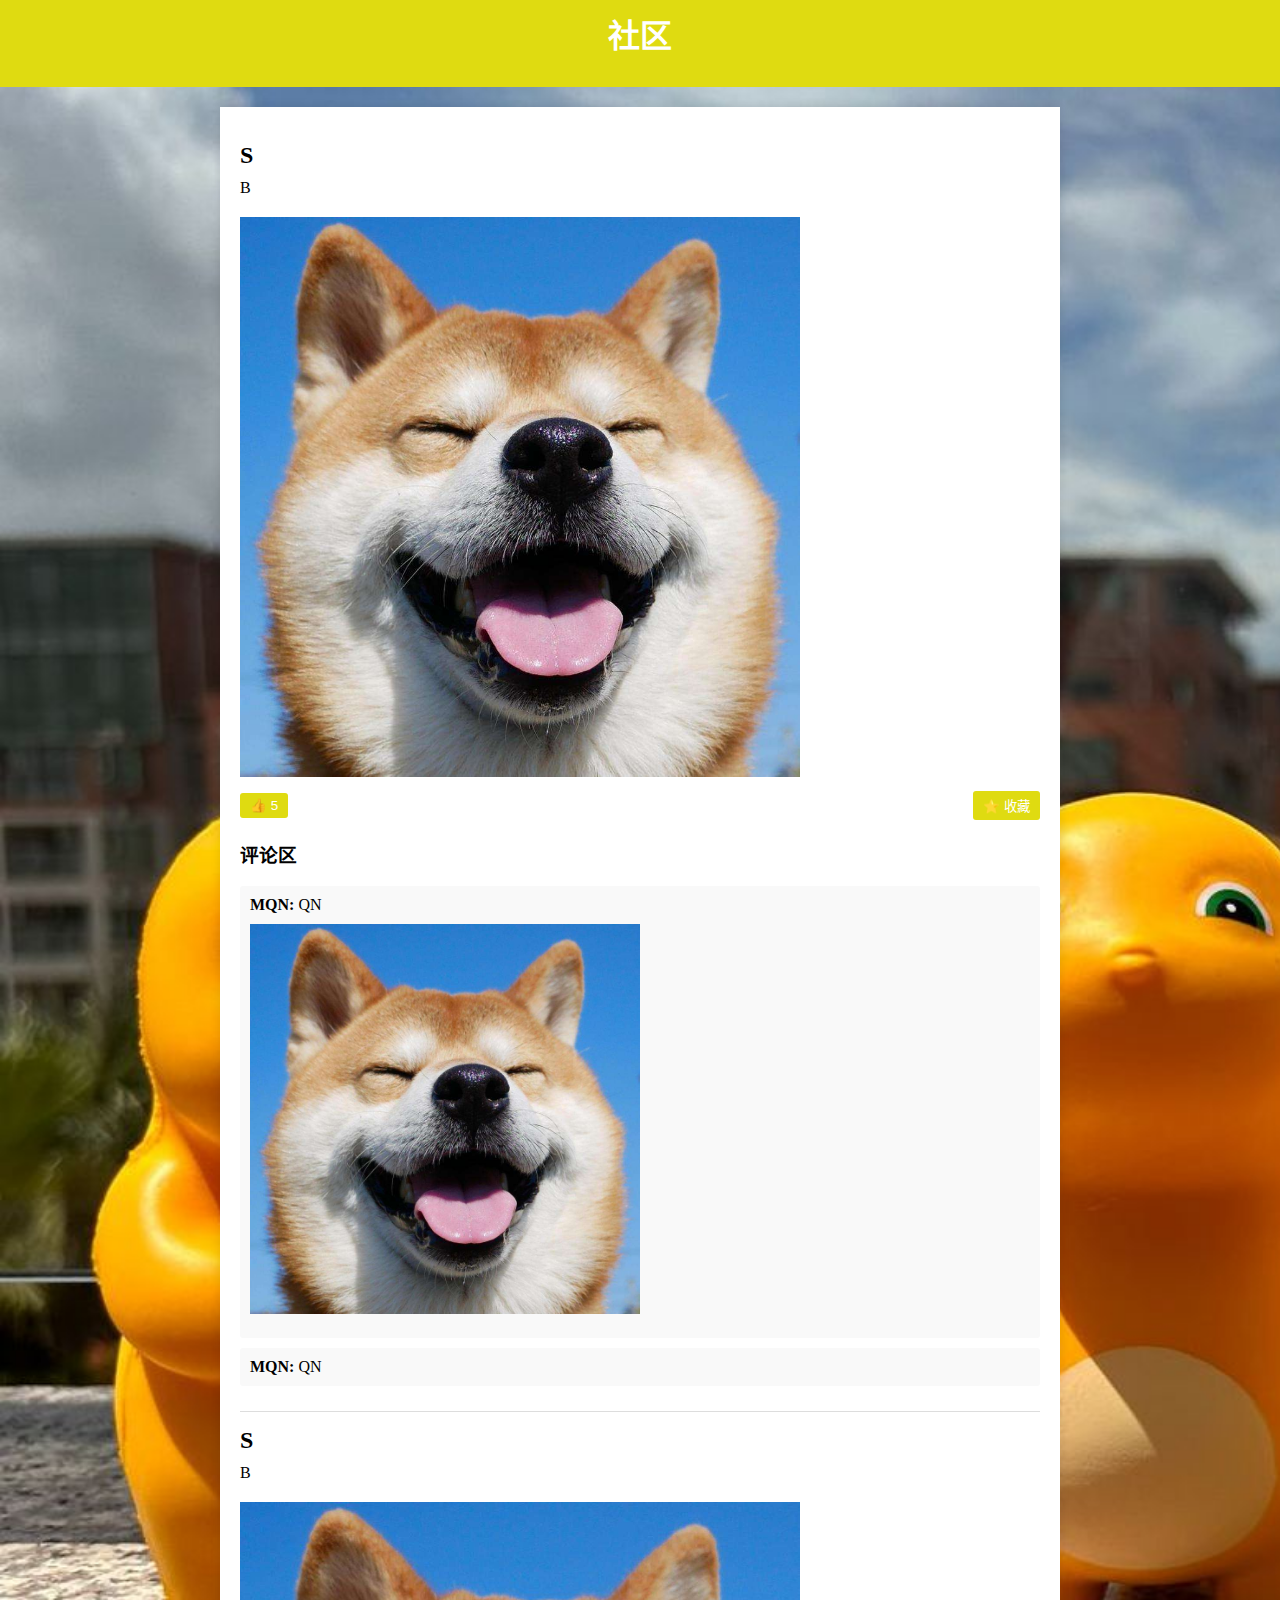
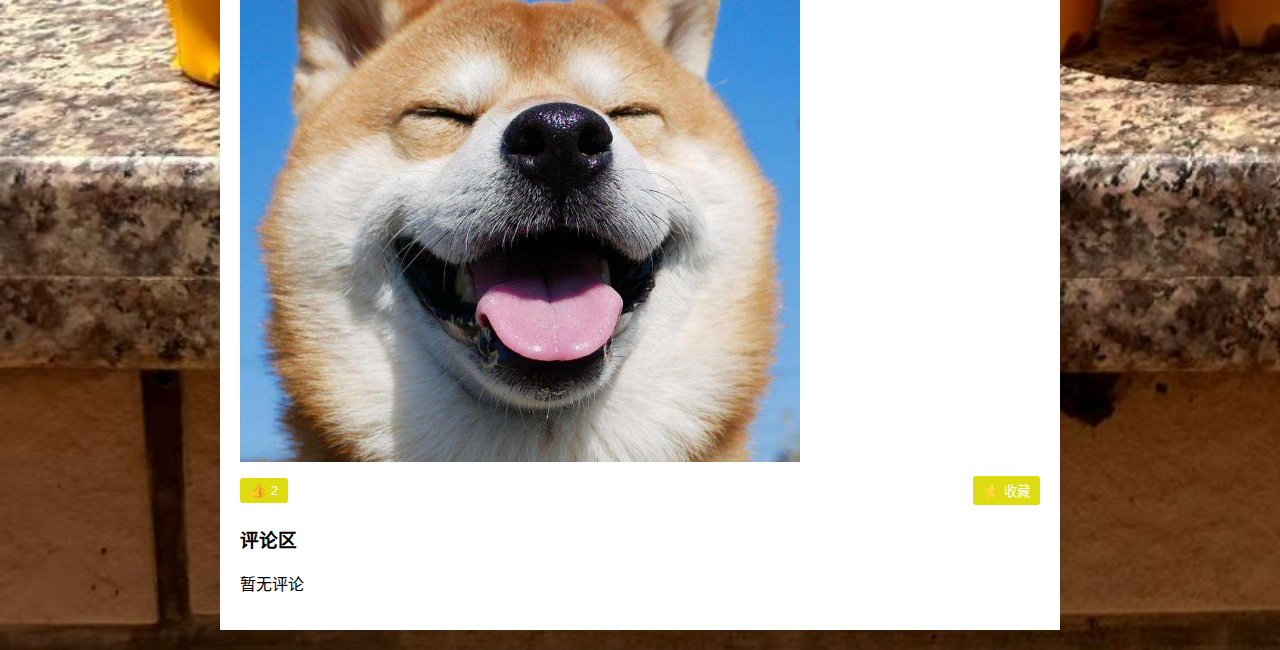
==== web/community.html @ 02b3a581 "new file:   web/community.html" ====
<!DOCTYPE html>
<html lang="zh-CN">
<head>
    <meta charset="UTF-8">
    <meta name="viewport" content="width=device-width, initial-scale=1.0">
    <title>社区</title>
    <style>
        body {
            margin: 0;
            padding: 0;
            background: url(img/nailong.jpg);
            background-repeat: no-repeat;
            background-size: cover;

        }
        header {
            background-color: rgb(223, 219, 17);
            color: white;
            padding: 10px 20px;
            text-align: center;
        }
        .container {
            max-width: 800px;
            margin: 20px auto;
            padding: 20px;
            background-color: white;
            box-shadow: 0 0 10px rgba(0, 0, 0, 0.1);
        }
        h1 {
            margin-top: 0;
        }
        .post {
            border-bottom: 1px solid #ddd;
            padding: 15px 0;
        }
        .post:last-child {
            border-bottom: none;
        }
        .post-title {
            font-size: 1.5em;
            margin: 0 0 10px;
        }
        .post-content {
            margin: 10px 0;
        }
        .post-image {
            max-width: 70%;
            height: auto;
            margin: 10px 0;
        }
        .post-actions {
            display: flex;
            justify-content: space-between;
            align-items: center;
        }
        .post-actions button {
            background-color: rgb(223, 219, 17);
            color: white;
            border: none;
            padding: 5px 10px;
            cursor: pointer;
            border-radius: 3px;
        }
        .post-actions button:hover {
            background-color: rgb(223, 219, 17);
        }
        .comment-section {
            margin-top: 20px;
        }
        .comment-input {
            width: 100%;
            padding: 10px;
            margin-bottom: 10px;
            border: 1px solid #ccc;
            border-radius: 3px;
        }
        .comment {
            background-color: #f9f9f9;
            padding: 10px;
            margin-bottom: 10px;
            border-radius: 3px;
        }
        .comment-image {
            max-width: 50%;
            height: auto;
            margin: 10px 0;
        }
    </style>
</head>
<body>

<header>
    <h1>社区</h1>
</header>

<div class="container">
    <div class="post">
        <h2 class="post-title">S</h2>
        <p class="post-content">B</p>
        <img src="img/image.jpg" alt="A" class="post-image">
        <div class="post-actions">
            <button disabled>👍 5</button>
            <button disabled>⭐ 收藏</button>
        </div>
        <div class="comment-section">
            <h3>评论区</h3>
            <div class="comment">
                <strong>MQN:</strong> QN<br>
                <img src="img/image.jpg" alt="评论图片" class="comment-image">
            </div>
            <div class="comment">
                <strong>MQN:</strong> QN
            </div>
        </div>
    </div>
    <div class="post">
        <h2 class="post-title">S</h2>
        <p class="post-content">B</p>
        <img src="img/image.jpg" alt="商品B" class="post-image">
        <div class="post-actions">
            <button disabled>👍 2</button>
            <button disabled>⭐ 收藏</button>
        </div>
        <div class="comment-section">
            <h3>评论区</h3>
            暂无评论
        </div>
    </div>
</div>

</body>
</html>
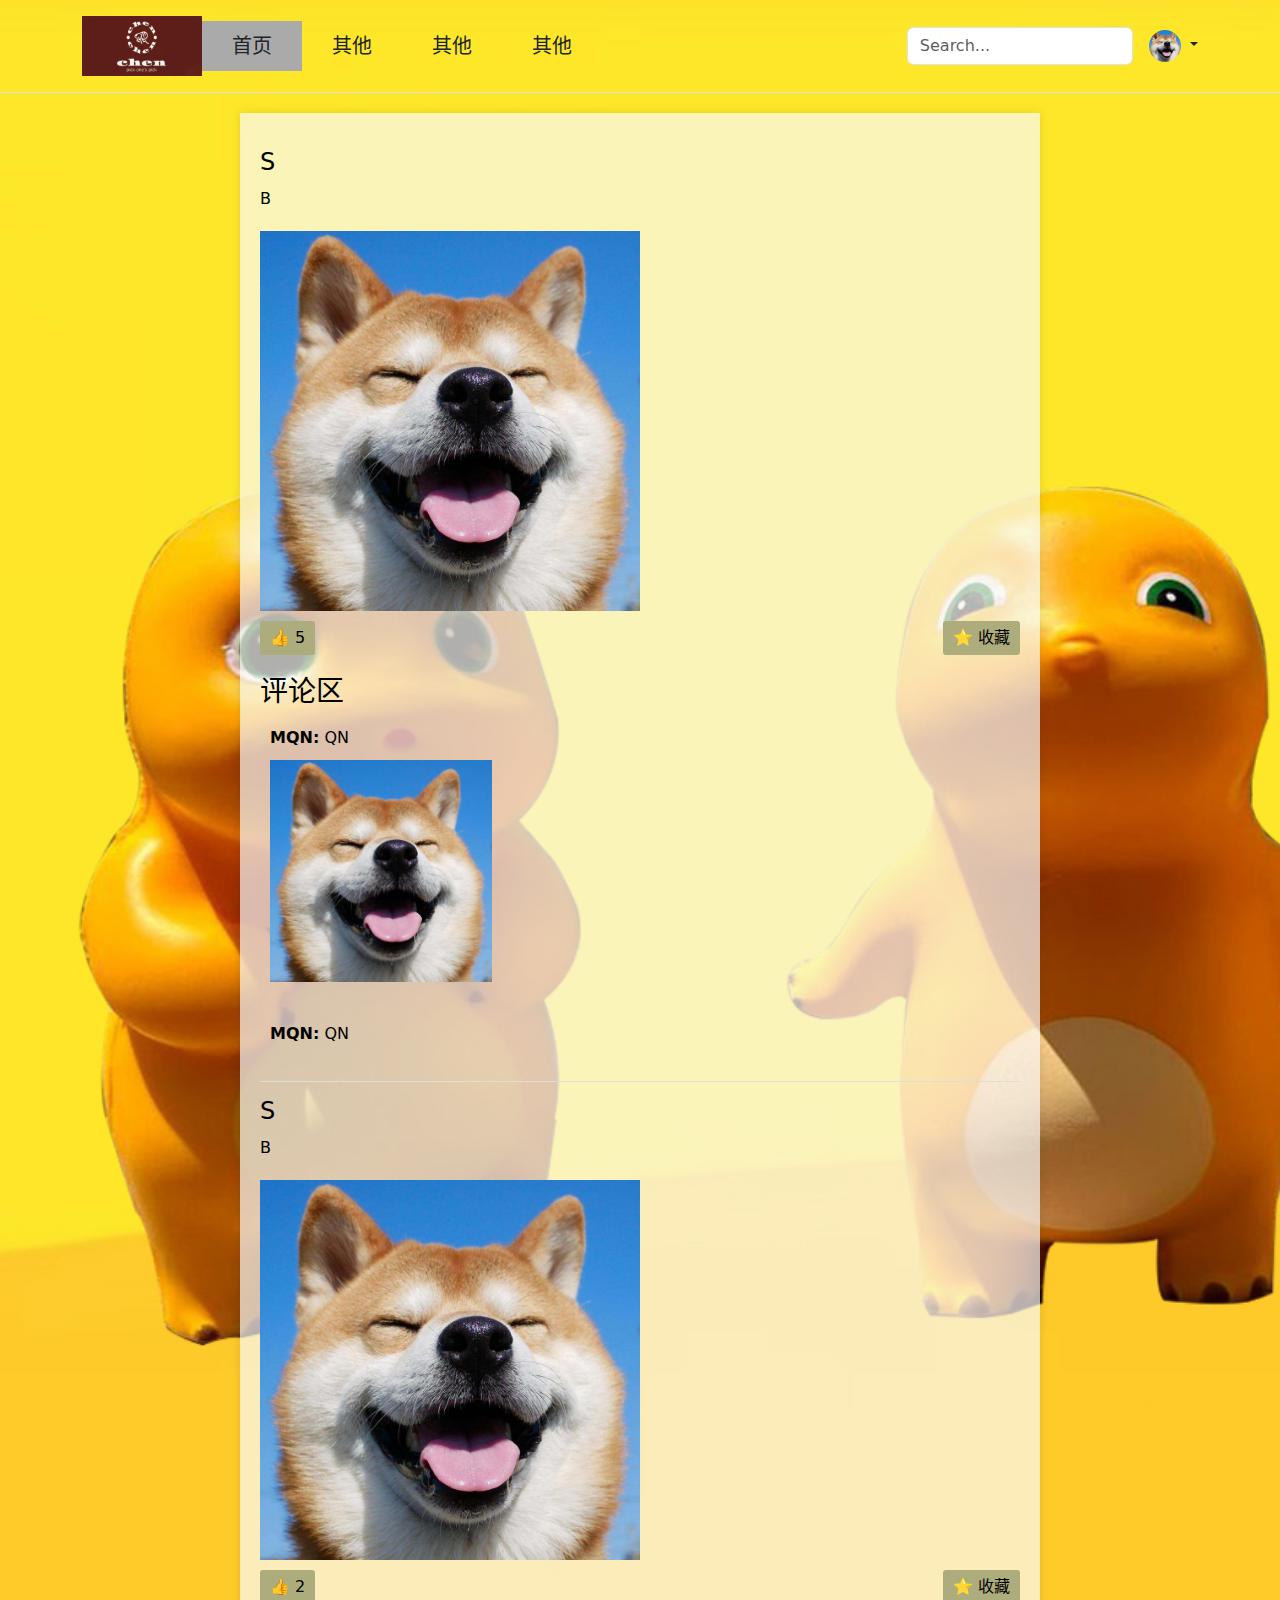
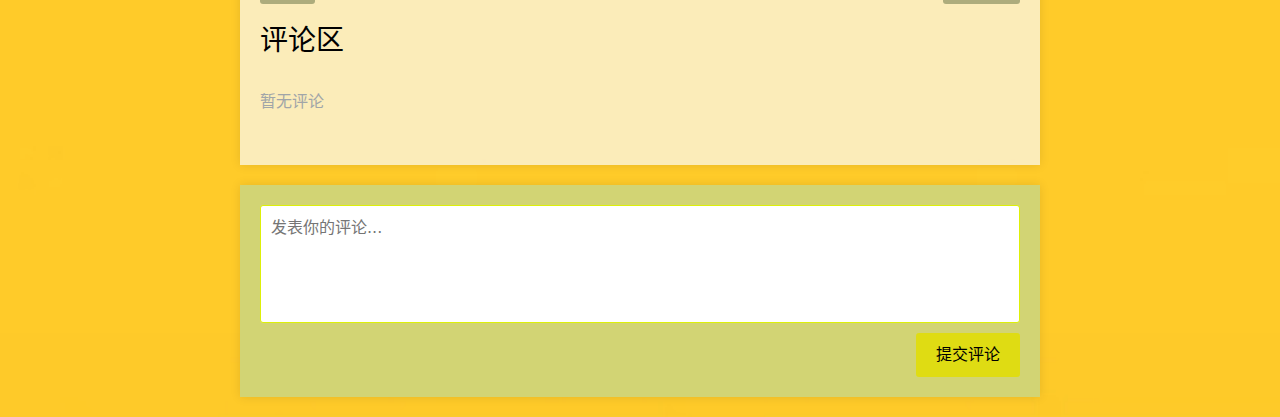
==== commit 4d363a9e: "modified:   web/community.html" ====
--- a/web/community.html
+++ b/web/community.html
@@ -3,6 +3,11 @@
 <head>
     <meta charset="UTF-8">
     <meta name="viewport" content="width=device-width, initial-scale=1.0">
+    <link rel="stylesheet" href="./bootstrap/css/bootstrap.min.css">
+    <link rel="stylesheet" href="./bootstrap/css/indexcss.css">
+    <script src="./js/jquery.js"></script>
+    <script src="./bootstrap/js/bootstrap.min.js"></script>
+    <script src="./bootstrap/js/bootstrap.bundle.min.js"></script>
     <title>社区</title>
     <style>
         body {
@@ -13,21 +18,21 @@
             background-size: cover;
 
         }
-        header {
-            background-color: rgb(223, 219, 17);
-            color: white;
-            padding: 10px 20px;
-            text-align: center;
-        }
-        .container {
+        .container1 {
             max-width: 800px;
             margin: 20px auto;
             padding: 20px;
-            background-color: white;
+            background-color:rgba(249, 249, 247, 0.7);
             box-shadow: 0 0 10px rgba(0, 0, 0, 0.1);
-        }
+            flex-grow: 1; 
+        }
+
+    
         h1 {
             margin-top: 0;
+        }
+        h3{
+            color: black;
         }
         .post {
             border-bottom: 1px solid #ddd;
@@ -39,12 +44,14 @@
         .post-title {
             font-size: 1.5em;
             margin: 0 0 10px;
+            color: black;
         }
         .post-content {
             margin: 10px 0;
+            color:black
         }
         .post-image {
-            max-width: 70%;
+            max-width: 50%;
             height: auto;
             margin: 10px 0;
         }
@@ -54,8 +61,8 @@
             align-items: center;
         }
         .post-actions button {
-            background-color: rgb(223, 219, 17);
-            color: white;
+            background-color: rgb(173, 172, 124);
+            color: rgb(0, 0, 0);
             border: none;
             padding: 5px 10px;
             cursor: pointer;
@@ -75,25 +82,83 @@
             border-radius: 3px;
         }
         .comment {
-            background-color: #f9f9f9;
+            background-color: rgb(232, 247, 20)9;
             padding: 10px;
             margin-bottom: 10px;
             border-radius: 3px;
+            color:black;
         }
         .comment-image {
-            max-width: 50%;
+            max-width: 30%;
             height: auto;
             margin: 10px 0;
+        }
+        .global-comment-section {
+            max-width: 800px;
+            margin: 20px auto;
+            padding: 20px;
+            background-color:rgb(210, 212, 116);
+            box-shadow: 0 0 10px rgba(0, 0, 0, 0.1);
+            display: flex;
+            flex-direction: column;
+            align-items: stretch;
+        }
+        .global-comment-input {
+            width: 100%;
+            padding: 10px;
+            margin-bottom: 10px;
+            border: 1px solid #ddf008;
+            border-radius: 3px;
+            resize: none; /* 禁止用户调整文本框大小 */
+        }
+        .global-comment-submit {
+            background-color: rgba(223, 220, 17, 0.979);
+            color: rgb(0, 0, 0);
+            border: none;
+            padding: 10px 20px;
+            cursor: pointer;
+            border-radius: 3px;
+            align-self: flex-end; /* 将按钮右对齐 */
+        }
+        .global-comment-submit:hover {
+            background-color: #e6e600;
         }
     </style>
 </head>
 <body>
 
-<header>
-    <h1>社区</h1>
-</header>
-
-<div class="container">
+    <header class="p-3 mb-3 border-bottom">
+        <div class="container">
+          <div class="d-flex flex-wrap align-items-center justify-content-center justify-content-lg-start">
+            <img src="./img/logo.jpg" alt="" width="120" height="60">
+            <ul class="nav col-12 col-lg-auto me-lg-auto mb-2 justify-content-center mb-md-0 line3">
+              <li><a href="#" class="nav-link px-2 link-dark light">首页</a></li>
+              <li><a href="#" class="nav-link px-2 link-dark">其他</a></li>
+              <li><a href="#" class="nav-link px-2 link-dark">其他</a></li>
+              <li><a href="#" class="nav-link px-2 link-dark">其他</a></li>
+            </ul>
+    
+            <form class="col-12 col-lg-auto mb-3 mb-lg-0 me-lg-3">
+              <input type="search" class="form-control" placeholder="Search..." aria-label="Search">
+            </form>
+    
+            <div class="dropdown text-end">
+              <a href="#" class="d-block link-dark text-decoration-none dropdown-toggle" id="dropdownUser1" data-bs-toggle="dropdown" aria-expanded="false">
+                <img src="./img/image.jpg" alt="mdo" width="32" height="32" class="rounded-circle">
+              </a>
+              <ul class="dropdown-menu text-small" aria-labelledby="dropdownUser1">
+                <li><a class="dropdown-item" href="#">New project...</a></li>
+                <li><a class="dropdown-item" href="#">Settings</a></li>
+                <li><a class="dropdown-item" href="#">Profile</a></li>
+                <li><hr class="dropdown-divider"></li>
+                <li><a class="dropdown-item" href="#">Sign out</a></li>
+              </ul>
+            </div>
+          </div>
+        </div>
+      </header>
+
+<div class="container1">
     <div class="post">
         <h2 class="post-title">S</h2>
         <p class="post-content">B</p>
@@ -123,10 +188,16 @@
         </div>
         <div class="comment-section">
             <h3>评论区</h3>
-            暂无评论
-        </div>
+            <br>
+            <p>暂无评论</p>
+        </div>
+</div>
     </div>
 </div>
+<div class="global-comment-section">
+    <textarea class="global-comment-input" placeholder="发表你的评论..." rows="4"></textarea>
+    <button class="global-comment-submit" disabled>提交评论</button>
+</div>
 
 </body>
 </html>--- a/web/bootstrap/css/indexcss.css
+++ b/web/bootstrap/css/indexcss.css
@@ -0,0 +1,43 @@
+body {
+    background-color: #ecf0f3;
+    color: #a0a5a8;
+}
+.fakeimg {
+    height: 360px;
+    background: #aaa;
+}
+.logo{
+    margin-left: 200px;
+    width: 70px;
+    height: 70px;
+}
+.line0{
+    margin: 0;
+}
+.line1{
+    padding-left: 80px;
+}
+.line2 li a{
+    color: black;
+}
+.book{
+    display: inline-block;
+    margin: 10px;
+}
+.light{
+    background-color: #aaaaaa;
+}
+.line3 li{
+    height: 50px;
+    width: 100px;
+    font-size: 20px;
+    line-height: 34px;
+    text-align: center;
+}
+.line3 li:hover{
+    /*font-size: 25px;*/
+    background-color: #aaaaaa;
+}
+.card-body form{
+    padding-left: 180px;
+}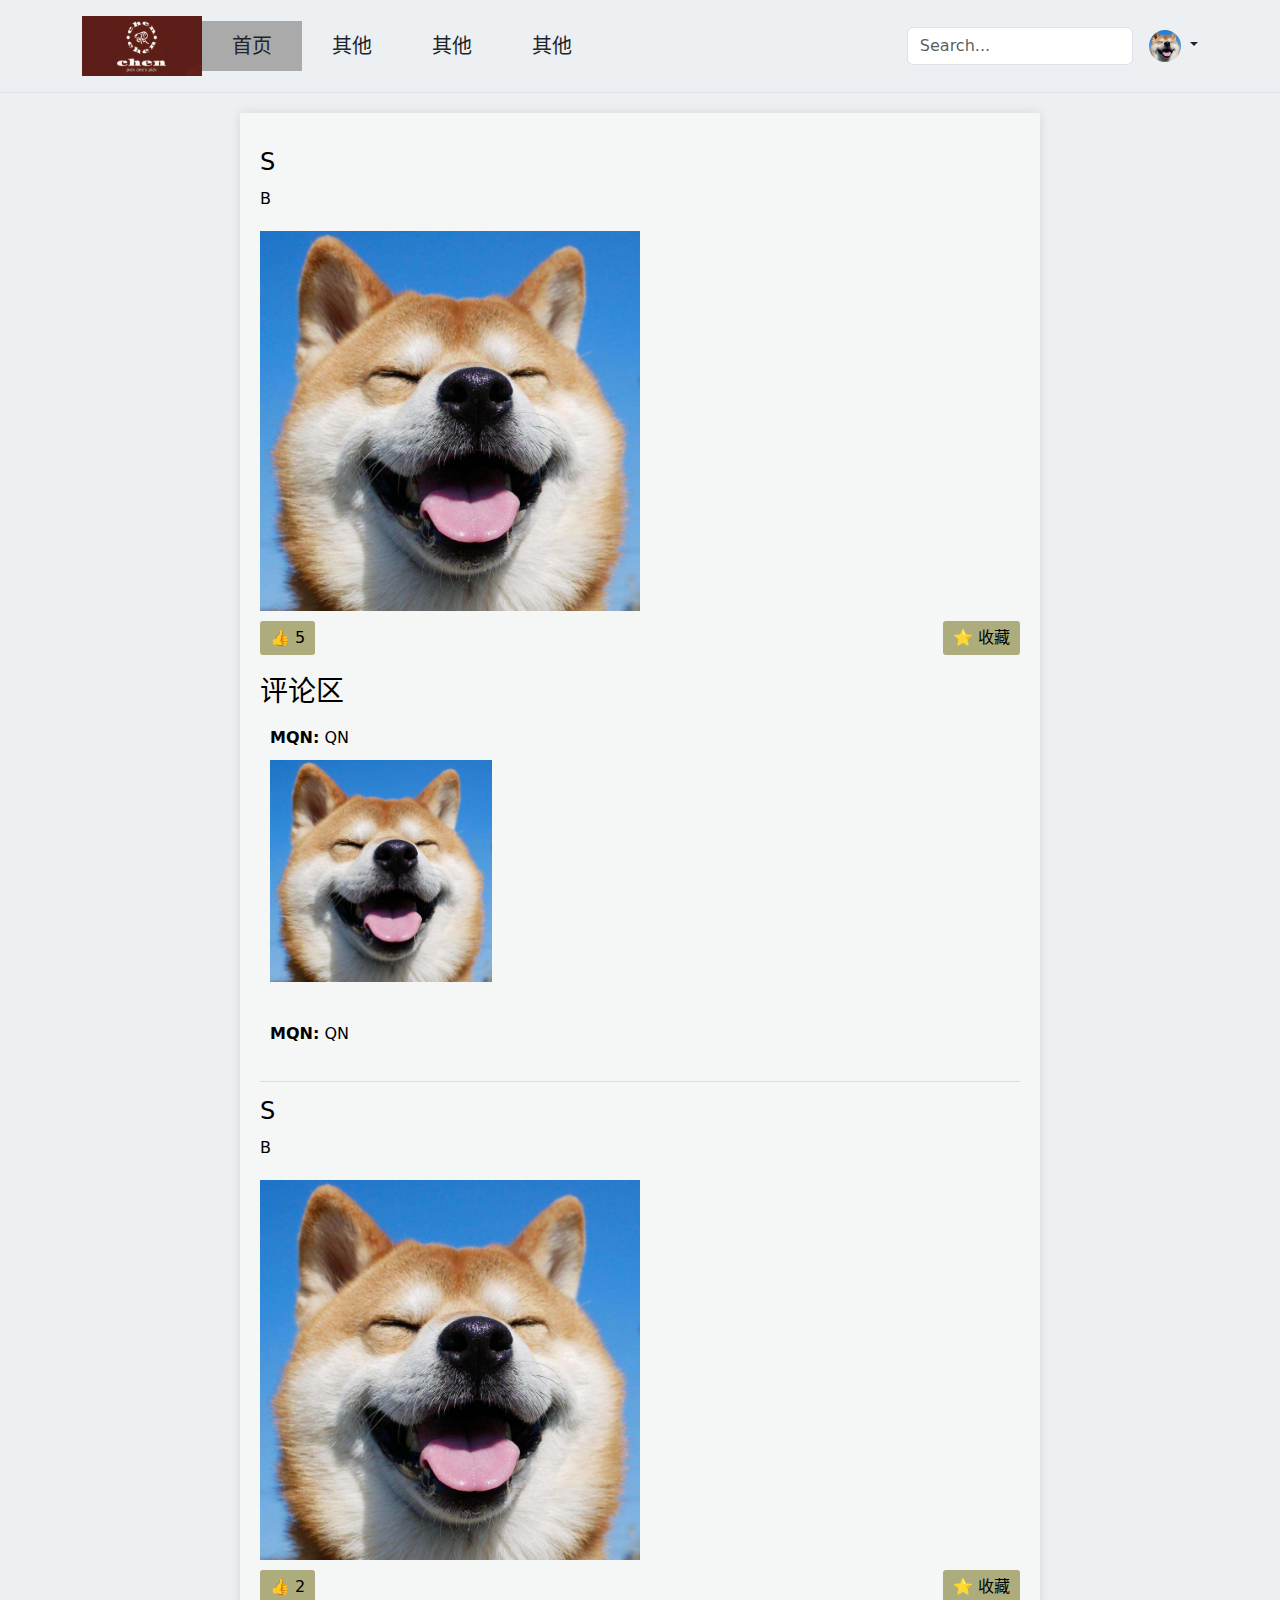
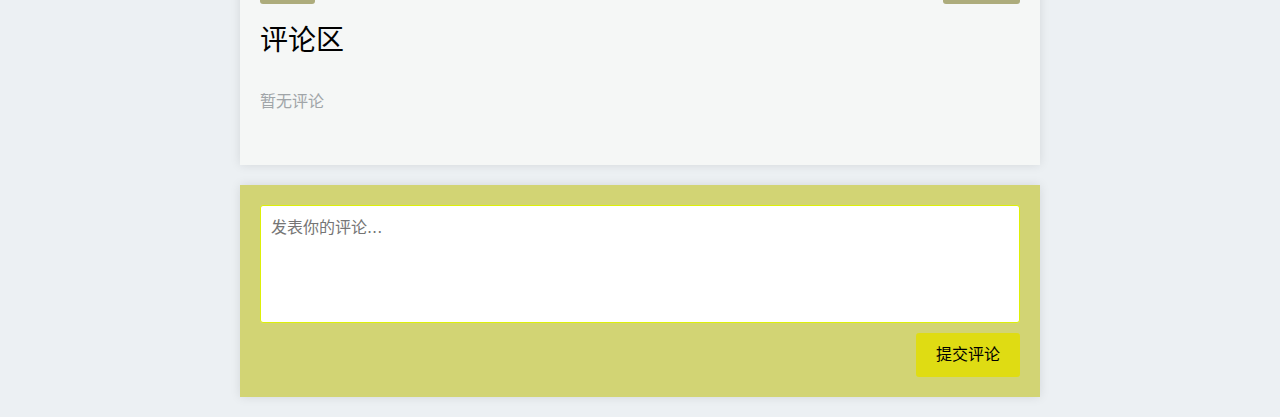
==== commit d769950a: "modified:   web/ShoppingCart.html 	new file:   web/bootstrap/css/cart.css 	new file:   web/bootstrap" ====
--- a/web/community.html
+++ b/web/community.html
@@ -5,125 +5,12 @@
     <meta name="viewport" content="width=device-width, initial-scale=1.0">
     <link rel="stylesheet" href="./bootstrap/css/bootstrap.min.css">
     <link rel="stylesheet" href="./bootstrap/css/indexcss.css">
+    <link rel="stylesheet" href="./bootstrap/css/community.css">
     <script src="./js/jquery.js"></script>
     <script src="./bootstrap/js/bootstrap.min.js"></script>
     <script src="./bootstrap/js/bootstrap.bundle.min.js"></script>
     <title>社区</title>
-    <style>
-        body {
-            margin: 0;
-            padding: 0;
-            background: url(img/nailong.jpg);
-            background-repeat: no-repeat;
-            background-size: cover;
 
-        }
-        .container1 {
-            max-width: 800px;
-            margin: 20px auto;
-            padding: 20px;
-            background-color:rgba(249, 249, 247, 0.7);
-            box-shadow: 0 0 10px rgba(0, 0, 0, 0.1);
-            flex-grow: 1; 
-        }
-
-    
-        h1 {
-            margin-top: 0;
-        }
-        h3{
-            color: black;
-        }
-        .post {
-            border-bottom: 1px solid #ddd;
-            padding: 15px 0;
-        }
-        .post:last-child {
-            border-bottom: none;
-        }
-        .post-title {
-            font-size: 1.5em;
-            margin: 0 0 10px;
-            color: black;
-        }
-        .post-content {
-            margin: 10px 0;
-            color:black
-        }
-        .post-image {
-            max-width: 50%;
-            height: auto;
-            margin: 10px 0;
-        }
-        .post-actions {
-            display: flex;
-            justify-content: space-between;
-            align-items: center;
-        }
-        .post-actions button {
-            background-color: rgb(173, 172, 124);
-            color: rgb(0, 0, 0);
-            border: none;
-            padding: 5px 10px;
-            cursor: pointer;
-            border-radius: 3px;
-        }
-        .post-actions button:hover {
-            background-color: rgb(223, 219, 17);
-        }
-        .comment-section {
-            margin-top: 20px;
-        }
-        .comment-input {
-            width: 100%;
-            padding: 10px;
-            margin-bottom: 10px;
-            border: 1px solid #ccc;
-            border-radius: 3px;
-        }
-        .comment {
-            background-color: rgb(232, 247, 20)9;
-            padding: 10px;
-            margin-bottom: 10px;
-            border-radius: 3px;
-            color:black;
-        }
-        .comment-image {
-            max-width: 30%;
-            height: auto;
-            margin: 10px 0;
-        }
-        .global-comment-section {
-            max-width: 800px;
-            margin: 20px auto;
-            padding: 20px;
-            background-color:rgb(210, 212, 116);
-            box-shadow: 0 0 10px rgba(0, 0, 0, 0.1);
-            display: flex;
-            flex-direction: column;
-            align-items: stretch;
-        }
-        .global-comment-input {
-            width: 100%;
-            padding: 10px;
-            margin-bottom: 10px;
-            border: 1px solid #ddf008;
-            border-radius: 3px;
-            resize: none; /* 禁止用户调整文本框大小 */
-        }
-        .global-comment-submit {
-            background-color: rgba(223, 220, 17, 0.979);
-            color: rgb(0, 0, 0);
-            border: none;
-            padding: 10px 20px;
-            cursor: pointer;
-            border-radius: 3px;
-            align-self: flex-end; /* 将按钮右对齐 */
-        }
-        .global-comment-submit:hover {
-            background-color: #e6e600;
-        }
-    </style>
 </head>
 <body>
 
--- a/web/bootstrap/css/indexcss.css
+++ b/web/bootstrap/css/indexcss.css
@@ -38,6 +38,27 @@
     /*font-size: 25px;*/
     background-color: #aaaaaa;
 }
-.card-body form{
-    padding-left: 180px;
-}+.card-body button{
+    margin-left: 180px;
+}
+.card-body .title{
+    border: none;
+    background-color: white;
+    outline: none;
+}
+.card-body .price{
+    border: none;
+    background-color: white;
+    outline: none;
+}
+.card-body .seller{
+    border: none;
+    background-color: white;
+    outline: none;
+}
+.card-body .goodid{
+    border: none;
+    display: none;
+    background-color: white;
+    outline: none;
+}
--- a/web/bootstrap/css/community.css
+++ b/web/bootstrap/css/community.css
@@ -0,0 +1,113 @@
+body {
+    margin: 0;
+    padding: 0;
+    /* background: url(../../img/nailong.jpg);
+    background-repeat: no-repeat;
+    background-size: cover; */
+
+}
+.container1 {
+    max-width: 800px;
+    margin: 20px auto;
+    padding: 20px;
+    background-color:rgba(249, 249, 247, 0.7);
+    box-shadow: 0 0 10px rgba(0, 0, 0, 0.1);
+    flex-grow: 1; 
+}
+
+
+h1 {
+    margin-top: 0;
+}
+h3{
+    color: black;
+}
+.post {
+    border-bottom: 1px solid #ddd;
+    padding: 15px 0;
+}
+.post:last-child {
+    border-bottom: none;
+}
+.post-title {
+    font-size: 1.5em;
+    margin: 0 0 10px;
+    color: black;
+}
+.post-content {
+    margin: 10px 0;
+    color:black
+}
+.post-image {
+    max-width: 50%;
+    height: auto;
+    margin: 10px 0;
+}
+.post-actions {
+    display: flex;
+    justify-content: space-between;
+    align-items: center;
+}
+.post-actions button {
+    background-color: rgb(173, 172, 124);
+    color: rgb(0, 0, 0);
+    border: none;
+    padding: 5px 10px;
+    cursor: pointer;
+    border-radius: 3px;
+}
+.post-actions button:hover {
+    background-color: rgb(223, 219, 17);
+}
+.comment-section {
+    margin-top: 20px;
+}
+.comment-input {
+    width: 100%;
+    padding: 10px;
+    margin-bottom: 10px;
+    border: 1px solid #ccc;
+    border-radius: 3px;
+}
+.comment {
+    background-color: rgb(232, 247, 20)9;
+    padding: 10px;
+    margin-bottom: 10px;
+    border-radius: 3px;
+    color:black;
+}
+.comment-image {
+    max-width: 30%;
+    height: auto;
+    margin: 10px 0;
+}
+.global-comment-section {
+    max-width: 800px;
+    margin: 20px auto;
+    padding: 20px;
+    background-color:rgb(210, 212, 116);
+    box-shadow: 0 0 10px rgba(0, 0, 0, 0.1);
+    display: flex;
+    flex-direction: column;
+    align-items: stretch;
+}
+.global-comment-input {
+    width: 100%;
+    padding: 10px;
+    margin-bottom: 10px;
+    border: 1px solid #ddf008;
+    border-radius: 3px;
+    resize: none; /* 禁止用户调整文本框大小 */
+}
+.global-comment-submit {
+    background-color: rgba(223, 220, 17, 0.979);
+    color: rgb(0, 0, 0);
+    border: none;
+    padding: 10px 20px;
+    cursor: pointer;
+    border-radius: 3px;
+    align-self: flex-end; /* 将按钮右对齐 */
+}
+.global-comment-submit:hover {
+    background-color: #e6e600;
+}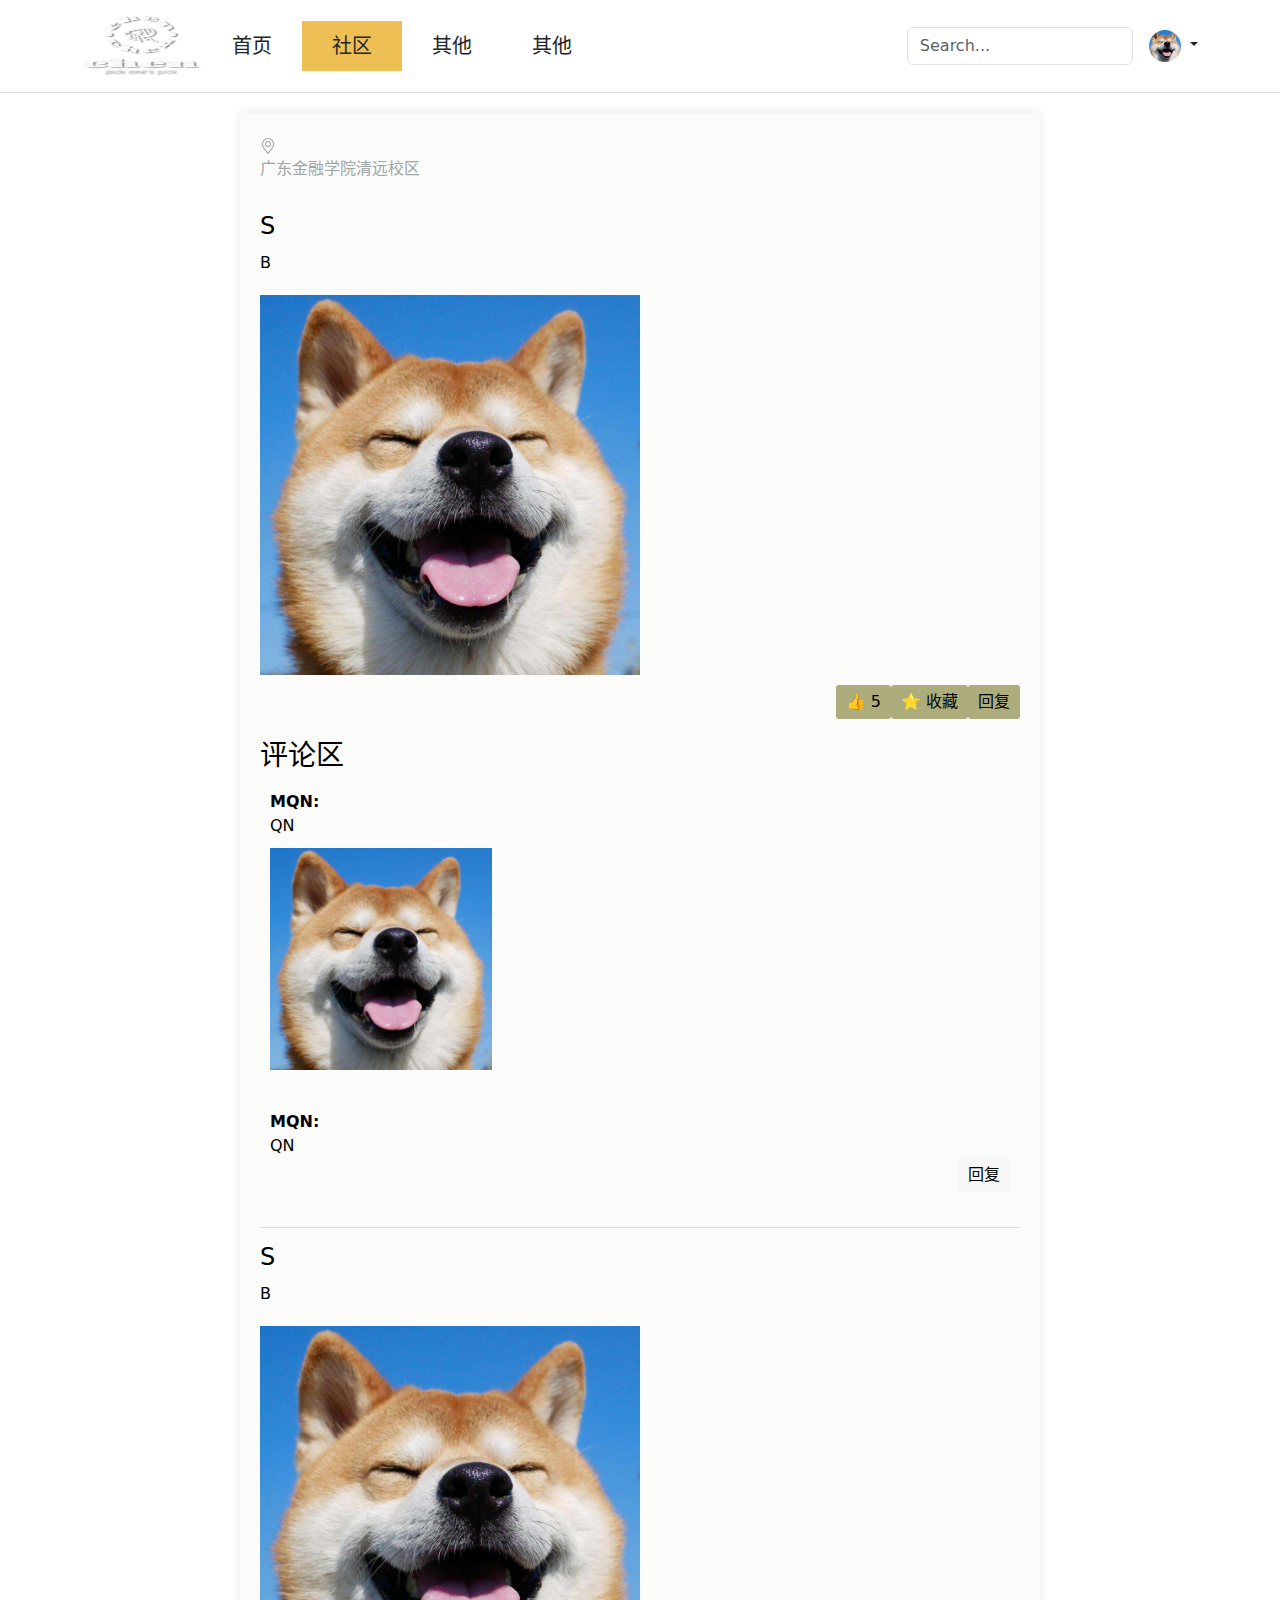
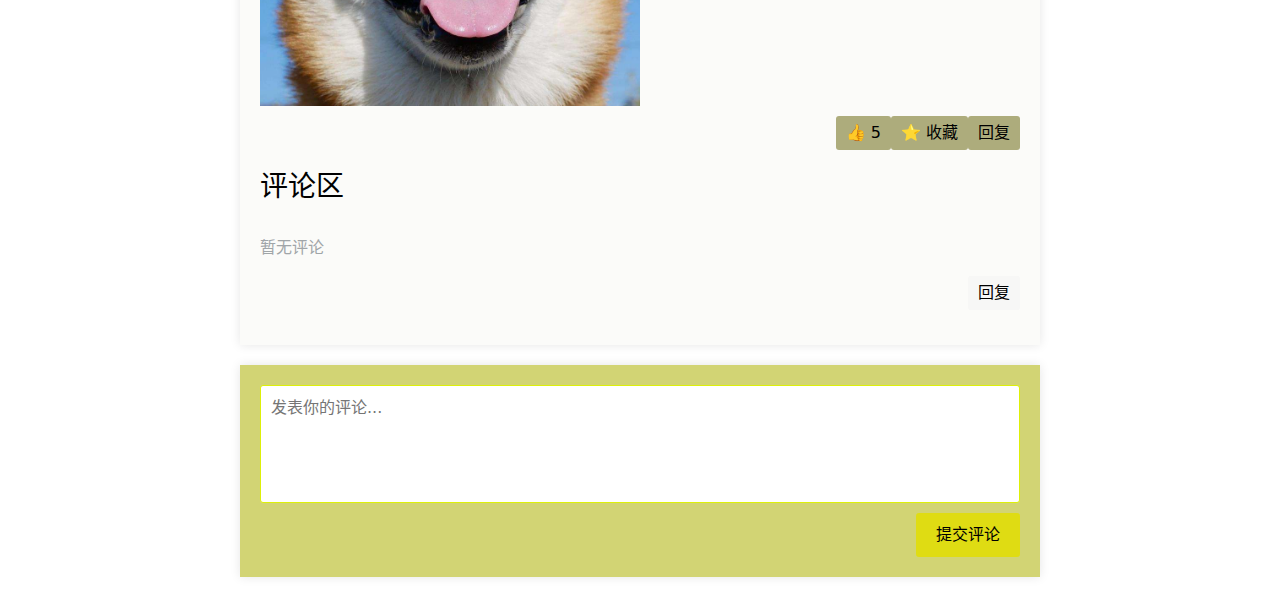
==== commit 867fe70d: "modified:   web/bootstrap/css/community.css modified:   web/community.html" ====
--- a/web/community.html
+++ b/web/community.html
@@ -19,8 +19,8 @@
           <div class="d-flex flex-wrap align-items-center justify-content-center justify-content-lg-start">
             <img src="./img/logo.jpg" alt="" width="120" height="60">
             <ul class="nav col-12 col-lg-auto me-lg-auto mb-2 justify-content-center mb-md-0 line3">
-              <li><a href="#" class="nav-link px-2 link-dark light">首页</a></li>
-              <li><a href="#" class="nav-link px-2 link-dark">其他</a></li>
+              <li><a href="#" class="nav-link px-2 link-dark ">首页</a></li>
+              <li><a href="#" class="nav-link px-2 link-dark light">社区</a></li>
               <li><a href="#" class="nav-link px-2 link-dark">其他</a></li>
               <li><a href="#" class="nav-link px-2 link-dark">其他</a></li>
             </ul>
@@ -46,13 +46,18 @@
       </header>
 
 <div class="container1">
+  <svg xmlns="http://www.w3.org/2000/svg" width="16" height="16" fill="currentColor" class="bi bi-geo-alt" viewBox="0 0 16 16" style="margin-left:auto ;">
+    <path d="M12.166 8.94c-.524 1.062-1.234 2.12-1.96 3.07A31.493 31.493 0 0 1 8 14.58a31.481 31.481 0 0 1-2.206-2.57c-.726-.95-1.436-2.008-1.96-3.07C3.304 7.867 3 6.862 3 6a5 5 0 0 1 10 0c0 .862-.305 1.867-.834 2.94zM8 16s6-5.686 6-10A6 6 0 0 0 2 6c0 4.314 6 10 6 10z"/>
+    <path d="M8 8a2 2 0 1 1 0-4 2 2 0 0 1 0 4zm0 1a3 3 0 1 0 0-6 3 3 0 0 0 0 6z"/>
+  </svg><p>广东金融学院清远校区</p>
     <div class="post">
         <h2 class="post-title">S</h2>
         <p class="post-content">B</p>
         <img src="img/image.jpg" alt="A" class="post-image">
         <div class="post-actions">
-            <button disabled>👍 5</button>
-            <button disabled>⭐ 收藏</button>
+            <button class="global-comment-submit2" disabled style="margin-left: auto;">👍 5</button>
+            <button class="global-comment-submit2" disabled style="margin-left: 0;">⭐ 收藏</button>
+            <button class="global-comment-submit2" disabled style="margin-left: 0;">回复</button>
         </div>
         <div class="comment-section">
             <h3>评论区</h3>
@@ -62,7 +67,9 @@
             </div>
             <div class="comment">
                 <strong>MQN:</strong> QN
+                <button class="global-comment-submit3" disabled>回复</button>
             </div>
+           
         </div>
     </div>
     <div class="post">
@@ -70,13 +77,15 @@
         <p class="post-content">B</p>
         <img src="img/image.jpg" alt="商品B" class="post-image">
         <div class="post-actions">
-            <button disabled>👍 2</button>
-            <button disabled>⭐ 收藏</button>
+          <button class="global-comment-submit2" disabled style="margin-left: auto;">👍 5</button>
+          <button class="global-comment-submit2" disabled style="margin-left: 0;">⭐ 收藏</button>
+          <button class="global-comment-submit2" disabled style="margin-left: 0;">回复</button>
         </div>
         <div class="comment-section">
             <h3>评论区</h3>
             <br>
             <p>暂无评论</p>
+            <button class="global-comment-submit3" disabled>回复</button>
         </div>
 </div>
     </div>
--- a/web/bootstrap/css/indexcss.css
+++ b/web/bootstrap/css/indexcss.css
@@ -1,5 +1,8 @@
 body {
-    background-color: #ecf0f3;
+    /*background-color: #ecf0f3;*/
+    background-image: url("/img/sign.jpg");
+    background-repeat: no-repeat;
+    background-size: cover;
     color: #a0a5a8;
 }
 .fakeimg {
@@ -25,7 +28,7 @@
     margin: 10px;
 }
 .light{
-    background-color: #aaaaaa;
+    background-color: #edbf54;
 }
 .line3 li{
     height: 50px;
@@ -36,14 +39,15 @@
 }
 .line3 li:hover{
     /*font-size: 25px;*/
-    background-color: #aaaaaa;
+    background-color: #edbf54;
 }
 .card-body button{
     margin-left: 180px;
 }
 .card-body .title{
     border: none;
-    background-color: white;
+    /*background-color: white;*/
+    background-image: url("/img/left.png");
     outline: none;
 }
 .card-body .price{
--- a/web/bootstrap/css/community.css
+++ b/web/bootstrap/css/community.css
@@ -61,6 +61,8 @@
 }
 .comment-section {
     margin-top: 20px;
+    display: flex;
+    flex-direction: column;
 }
 .comment-input {
     width: 100%;
@@ -75,6 +77,8 @@
     margin-bottom: 10px;
     border-radius: 3px;
     color:black;
+    display: flex;
+    flex-direction: column;
 }
 .comment-image {
     max-width: 30%;
@@ -108,6 +112,32 @@
     border-radius: 3px;
     align-self: flex-end; /* 将按钮右对齐 */
 }
+.global-comment-submit2 {
+    color: rgb(0, 0, 0);
+    border: none;
+    padding: 10px 20px;
+    cursor: pointer;
+    border-radius: 3px;
+    background-color: #ddf008;
+}
+.global-comment-submit3 {
+    color: rgb(0, 0, 0);
+    border: none;
+    padding: 5px 10px;
+    cursor: pointer;
+    border-radius: 3px;
+    margin-left: auto; 
+    
+}
 .global-comment-submit:hover {
     background-color: #e6e600;
-}+}
+.global-comment-submit2:hover {
+    background-color: #4b4b48;
+}
+.global-comment-submit3:hover {
+    background-color: #2f502f;
+}
+.gps{
+    display: inline-block;
+};
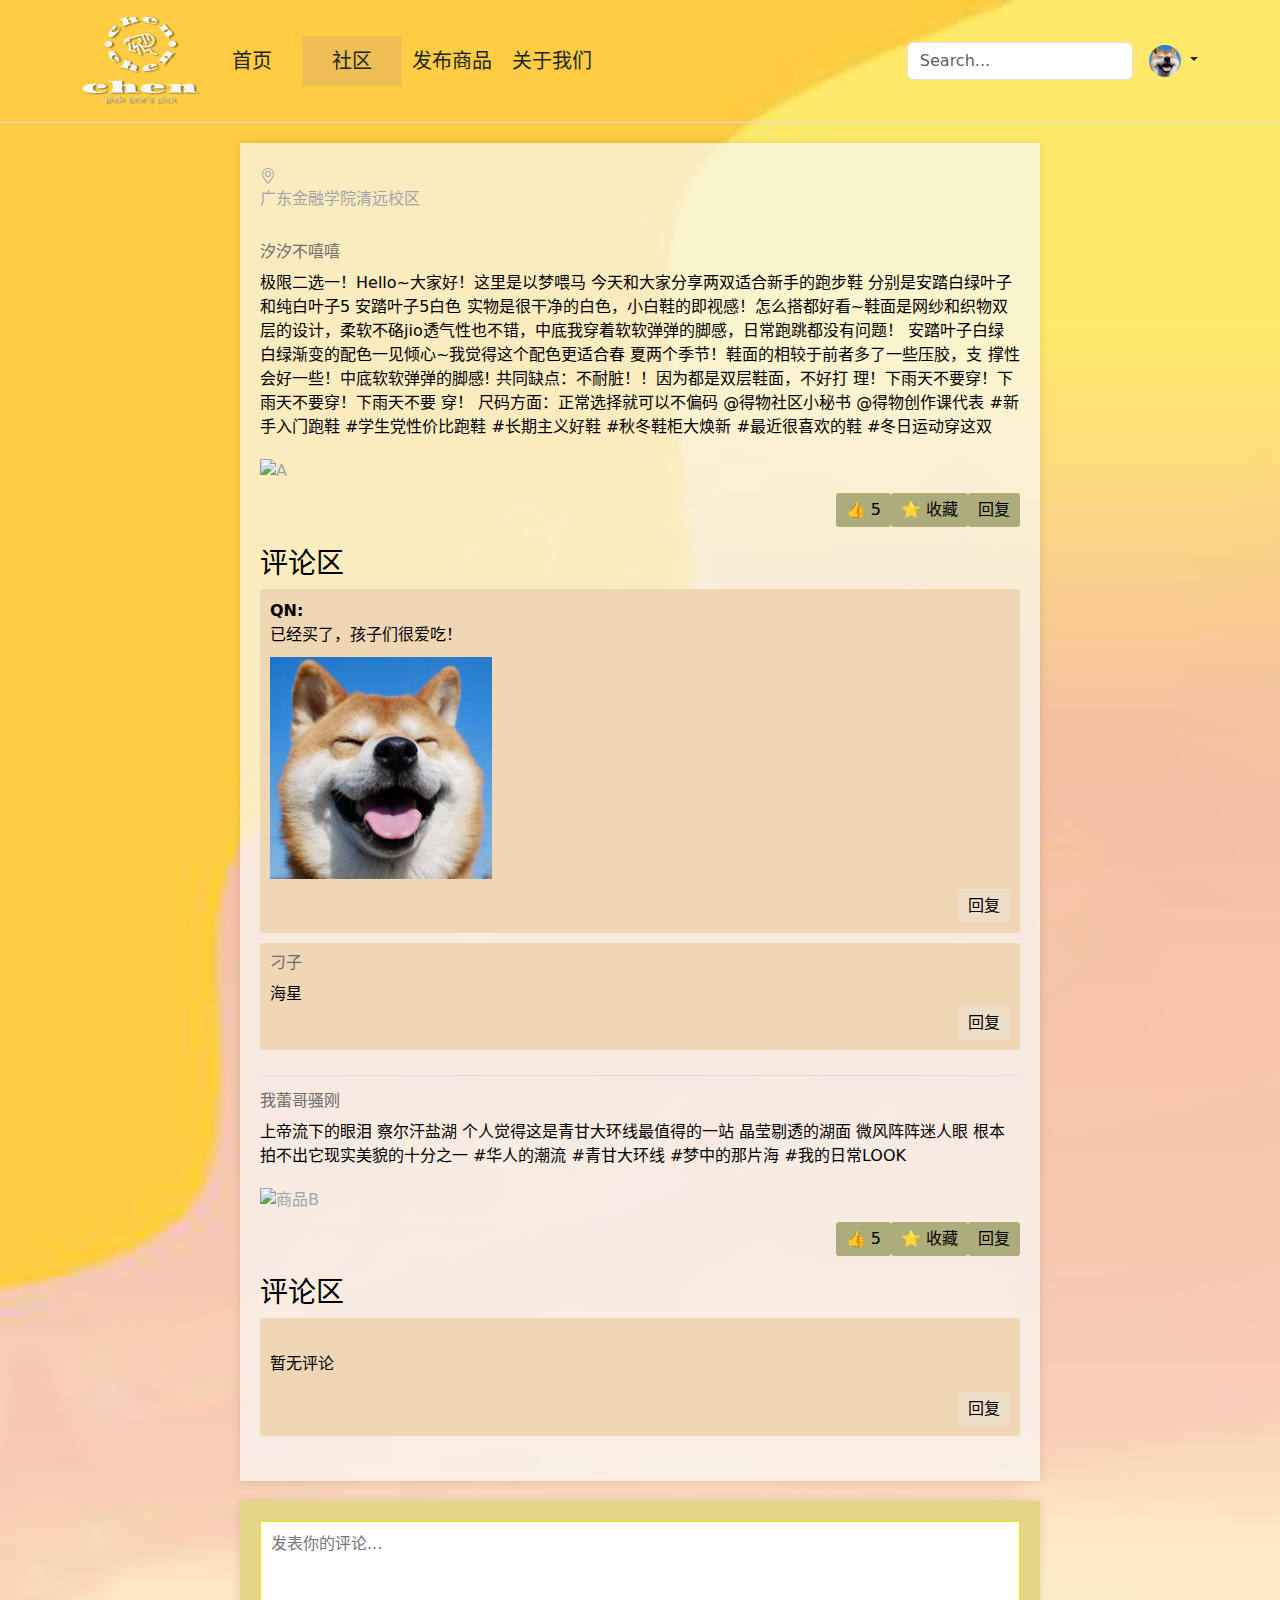
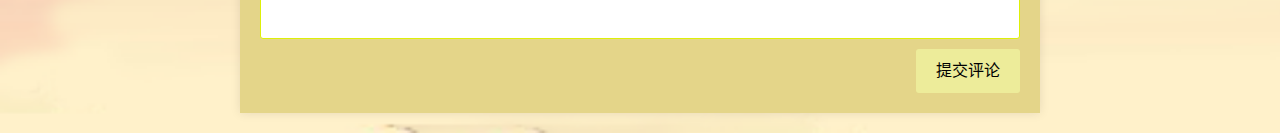
==== commit d8bbf7fb: "sbqn" ====
--- a/web/community.html
+++ b/web/community.html
@@ -17,12 +17,12 @@
     <header class="p-3 mb-3 border-bottom">
         <div class="container">
           <div class="d-flex flex-wrap align-items-center justify-content-center justify-content-lg-start">
-            <img src="./img/logo.jpg" alt="" width="120" height="60">
+            <img src="./img/logo.jpg" alt="" width="120" height="90">
             <ul class="nav col-12 col-lg-auto me-lg-auto mb-2 justify-content-center mb-md-0 line3">
               <li><a href="#" class="nav-link px-2 link-dark ">首页</a></li>
               <li><a href="#" class="nav-link px-2 link-dark light">社区</a></li>
-              <li><a href="#" class="nav-link px-2 link-dark">其他</a></li>
-              <li><a href="#" class="nav-link px-2 link-dark">其他</a></li>
+              <li><a href="#" class="nav-link px-2 link-dark">发布商品</a></li>
+              <li><a href="#" class="nav-link px-2 link-dark">关于我们</a></li>
             </ul>
     
             <form class="col-12 col-lg-auto mb-3 mb-lg-0 me-lg-3">
@@ -51,9 +51,29 @@
     <path d="M8 8a2 2 0 1 1 0-4 2 2 0 0 1 0 4zm0 1a3 3 0 1 0 0-6 3 3 0 0 0 0 6z"/>
   </svg><p>广东金融学院清远校区</p>
     <div class="post">
-        <h2 class="post-title">S</h2>
-        <p class="post-content">B</p>
-        <img src="img/image.jpg" alt="A" class="post-image">
+        <h2 class="post-title">汐汐不嘻嘻</h2>
+        <p class="post-content">极限二选一！Hello~大家好！这里是以梦喂马
+            今天和大家分享两双适合新手的跑步鞋
+            分别是安踏白绿叶子和纯白叶子5
+            安踏叶子5白色
+            实物是很干净的白色，小白鞋的即视感！怎么搭都好看~鞋面是网纱和织物双层的设计，柔软不硌jio透气性也不错，中底我穿着软软弹弹的脚感，日常跑跳都没有问题！
+            安踏叶子白绿
+            白绿渐变的配色一见倾心~我觉得这个配色更适合春
+            夏两个季节！鞋面的相较于前者多了一些压胶，支
+            撑性会好一些！中底软软弹弹的脚感!
+            共同缺点：不耐脏！！因为都是双层鞋面，不好打
+            理！下雨天不要穿！下雨天不要穿！下雨天不要
+            穿！
+            尺码方面：正常选择就可以不偏码
+            @得物社区小秘书
+            @得物创作课代表
+            #新手入门跑鞋
+            #学生党性价比跑鞋
+            #长期主义好鞋
+            #秋冬鞋柜大焕新
+            #最近很喜欢的鞋
+            #冬日运动穿这双</p>
+        <img src="img/community1.jpg" alt="A" class="post-image">
         <div class="post-actions">
             <button class="global-comment-submit2" disabled style="margin-left: auto;">👍 5</button>
             <button class="global-comment-submit2" disabled style="margin-left: 0;">⭐ 收藏</button>
@@ -62,20 +82,29 @@
         <div class="comment-section">
             <h3>评论区</h3>
             <div class="comment">
-                <strong>MQN:</strong> QN<br>
+                <strong>QN:</strong> 已经买了，孩子们很爱吃！<br>
                 <img src="img/image.jpg" alt="评论图片" class="comment-image">
+                <button class="global-comment-submit3" disabled>回复</button>
             </div>
             <div class="comment">
-                <strong>MQN:</strong> QN
+                <h2 class="post-title">刁子</h2> 海星
                 <button class="global-comment-submit3" disabled>回复</button>
             </div>
            
         </div>
     </div>
     <div class="post">
-        <h2 class="post-title">S</h2>
-        <p class="post-content">B</p>
-        <img src="img/image.jpg" alt="商品B" class="post-image">
+        <h2 class="post-title">我蕾哥骚刚</h2>
+        <p class="post-content">上帝流下的眼泪
+            察尔汗盐湖
+            个人觉得这是青甘大环线最值得的一站
+            晶莹剔透的湖面 微风阵阵迷人眼
+            根本拍不出它现实美貌的十分之一
+            #华人的潮流
+            #青甘大环线
+            #梦中的那片海
+            #我的日常LOOK</p>
+        <img src="img/community2.jpg" alt="商品B" class="post-image">
         <div class="post-actions">
           <button class="global-comment-submit2" disabled style="margin-left: auto;">👍 5</button>
           <button class="global-comment-submit2" disabled style="margin-left: 0;">⭐ 收藏</button>
@@ -83,9 +112,11 @@
         </div>
         <div class="comment-section">
             <h3>评论区</h3>
+            <div class="comment">
             <br>
             <p>暂无评论</p>
             <button class="global-comment-submit3" disabled>回复</button>
+            </div>
         </div>
 </div>
     </div>
--- a/web/bootstrap/css/indexcss.css
+++ b/web/bootstrap/css/indexcss.css
@@ -46,23 +46,52 @@
 }
 .card-body .title{
     border: none;
-    /*background-color: white;*/
-    background-image: url("/img/left.png");
+    background-color: white;
     outline: none;
 }
 .card-body .price{
     border: none;
-    background-color: white;
+    background-color: rgba(0,0,0,0);
+    padding-left: 160px;
+    color: #ef6720;
     outline: none;
+    font-size: 26px;
 }
 .card-body .seller{
     border: none;
-    background-color: white;
+    background-color: rgba(0,0,0,0);
+    color: #aaaaaa;
+    font-size: 12px;
     outline: none;
 }
 .card-body .goodid{
     border: none;
     display: none;
-    background-color: white;
+    background-color: rgba(0,0,0,0);
     outline: none;
 }
+.cart{
+    position: fixed;
+    right: 20px;
+    bottom: 80px;
+    border-radius: 50%;
+    width: 50px;
+    height: 50px;
+    background-color: #edbf54;
+    text-align: center;
+    line-height: 50px;
+}
+.cart svg:hover{
+    width: 50px;
+    height: 50px;
+}
+.cart:hover{
+    width: 70px;
+    height: 70px;
+    line-height: 70px;
+}
+.card img{
+    width: 260px;
+    height: 260px;
+}
+
--- a/web/bootstrap/css/community.css
+++ b/web/bootstrap/css/community.css
@@ -1,9 +1,9 @@
 body {
     margin: 0;
     padding: 0;
-    /* background: url(../../img/nailong.jpg);
+     background: url(../../img/bg.png);
     background-repeat: no-repeat;
-    background-size: cover; */
+    background-size: cover;
 
 }
 .container1 {
@@ -30,9 +30,9 @@
     border-bottom: none;
 }
 .post-title {
-    font-size: 1.5em;
+    font-size: 1em;
     margin: 0 0 10px;
-    color: black;
+    color: #6c6c6c;
 }
 .post-content {
     margin: 10px 0;
@@ -72,7 +72,7 @@
     border-radius: 3px;
 }
 .comment {
-    background-color: rgb(232, 247, 20)9;
+    background-color: rgb(239, 215, 182);
     padding: 10px;
     margin-bottom: 10px;
     border-radius: 3px;
@@ -89,7 +89,7 @@
     max-width: 800px;
     margin: 20px auto;
     padding: 20px;
-    background-color:rgb(210, 212, 116);
+    background-color: rgb(228, 213, 137);
     box-shadow: 0 0 10px rgba(0, 0, 0, 0.1);
     display: flex;
     flex-direction: column;
@@ -104,7 +104,7 @@
     resize: none; /* 禁止用户调整文本框大小 */
 }
 .global-comment-submit {
-    background-color: rgba(223, 220, 17, 0.979);
+    background-color: rgba(237, 237, 154, 0.98);
     color: rgb(0, 0, 0);
     border: none;
     padding: 10px 20px;
@@ -140,4 +140,4 @@
 }
 .gps{
     display: inline-block;
-};
+}
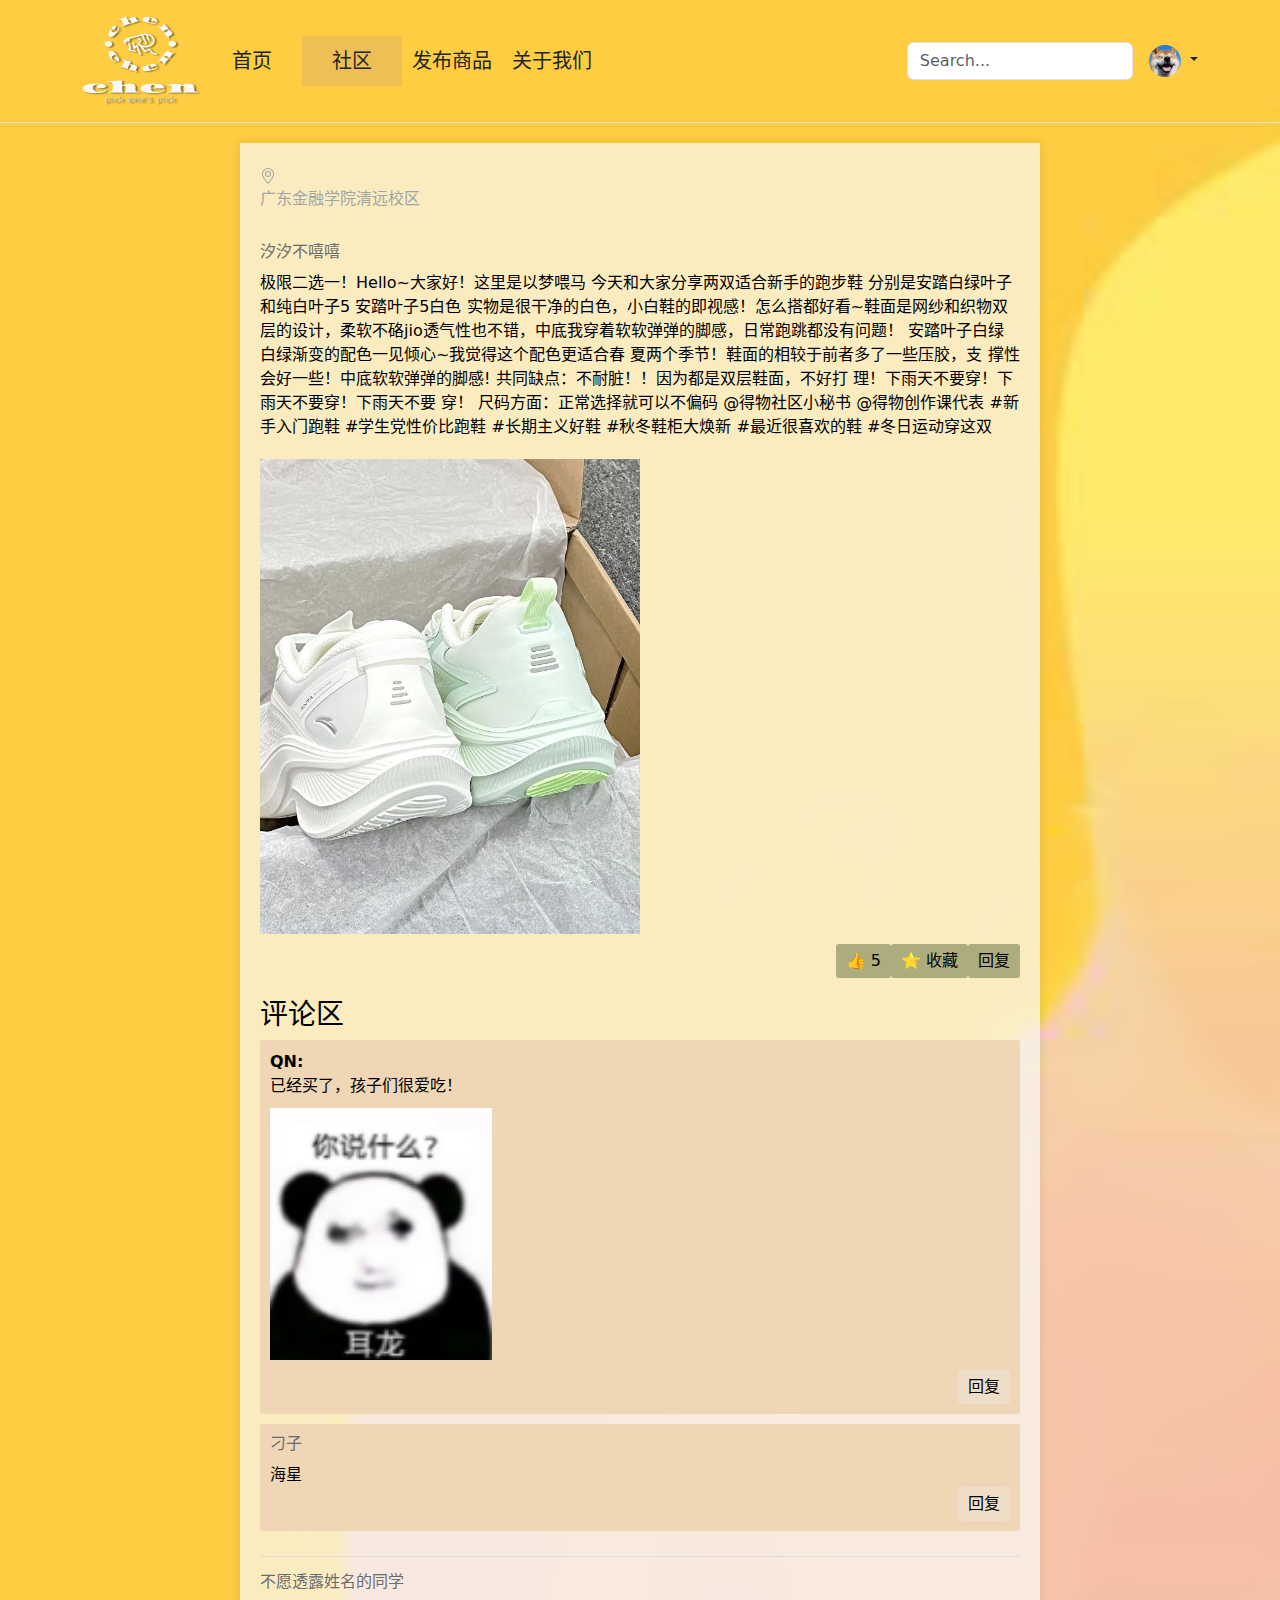
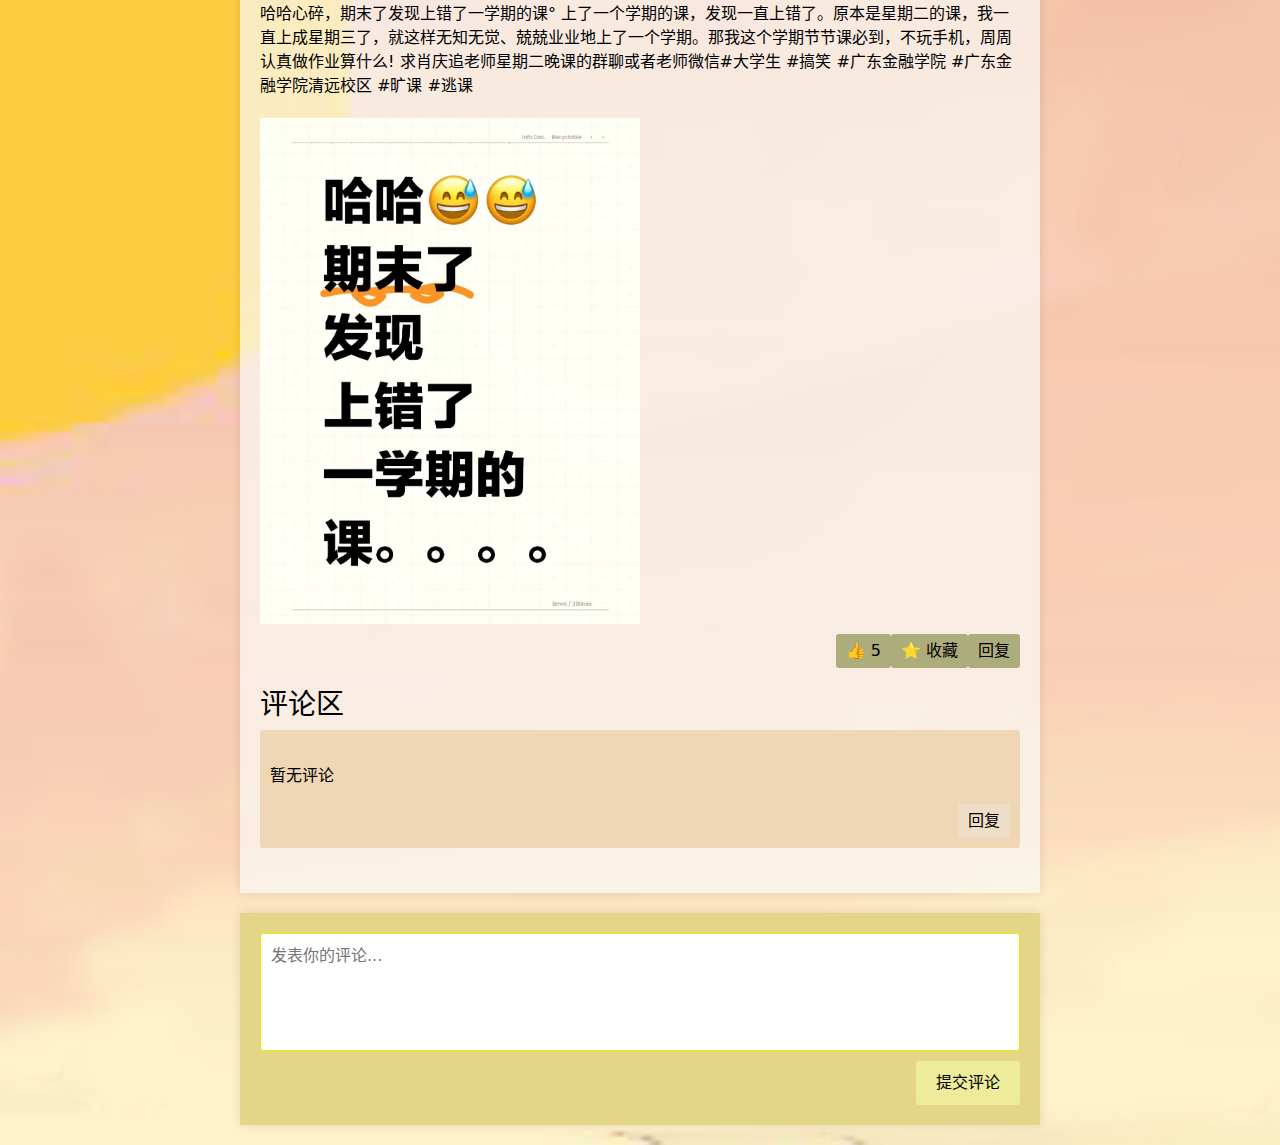
==== commit 40839f2a: "community" ====
--- a/web/community.html
+++ b/web/community.html
@@ -19,8 +19,8 @@
           <div class="d-flex flex-wrap align-items-center justify-content-center justify-content-lg-start">
             <img src="./img/logo.jpg" alt="" width="120" height="90">
             <ul class="nav col-12 col-lg-auto me-lg-auto mb-2 justify-content-center mb-md-0 line3">
-              <li><a href="#" class="nav-link px-2 link-dark ">首页</a></li>
-              <li><a href="#" class="nav-link px-2 link-dark light">社区</a></li>
+              <li><a href="main.html" class="nav-link px-2 link-dark ">首页</a></li>
+              <li><a href="community.html" class="nav-link px-2 link-dark light">社区</a></li>
               <li><a href="#" class="nav-link px-2 link-dark">发布商品</a></li>
               <li><a href="#" class="nav-link px-2 link-dark">关于我们</a></li>
             </ul>
@@ -83,7 +83,7 @@
             <h3>评论区</h3>
             <div class="comment">
                 <strong>QN:</strong> 已经买了，孩子们很爱吃！<br>
-                <img src="img/image.jpg" alt="评论图片" class="comment-image">
+                <img src="img/image1.png" alt="评论图片" class="comment-image">
                 <button class="global-comment-submit3" disabled>回复</button>
             </div>
             <div class="comment">
@@ -94,16 +94,10 @@
         </div>
     </div>
     <div class="post">
-        <h2 class="post-title">我蕾哥骚刚</h2>
-        <p class="post-content">上帝流下的眼泪
-            察尔汗盐湖
-            个人觉得这是青甘大环线最值得的一站
-            晶莹剔透的湖面 微风阵阵迷人眼
-            根本拍不出它现实美貌的十分之一
-            #华人的潮流
-            #青甘大环线
-            #梦中的那片海
-            #我的日常LOOK</p>
+        <h2 class="post-title">不愿透露姓名的同学</h2>
+        <p class="post-content">哈哈心碎，期末了发现上错了一学期的课°
+            上了一个学期的课，发现一直上错了。原本是星期二的课，我一直上成星期三了，就这样无知无觉、兢兢业业地上了一个学期。那我这个学期节节课必到，不玩手机，周周认真做作业算什么!
+            求肖庆追老师星期二晚课的群聊或者老师微信#大学生 #搞笑 #广东金融学院 #广东金融学院清远校区 #旷课 #逃课</p>
         <img src="img/community2.jpg" alt="商品B" class="post-image">
         <div class="post-actions">
           <button class="global-comment-submit2" disabled style="margin-left: auto;">👍 5</button>
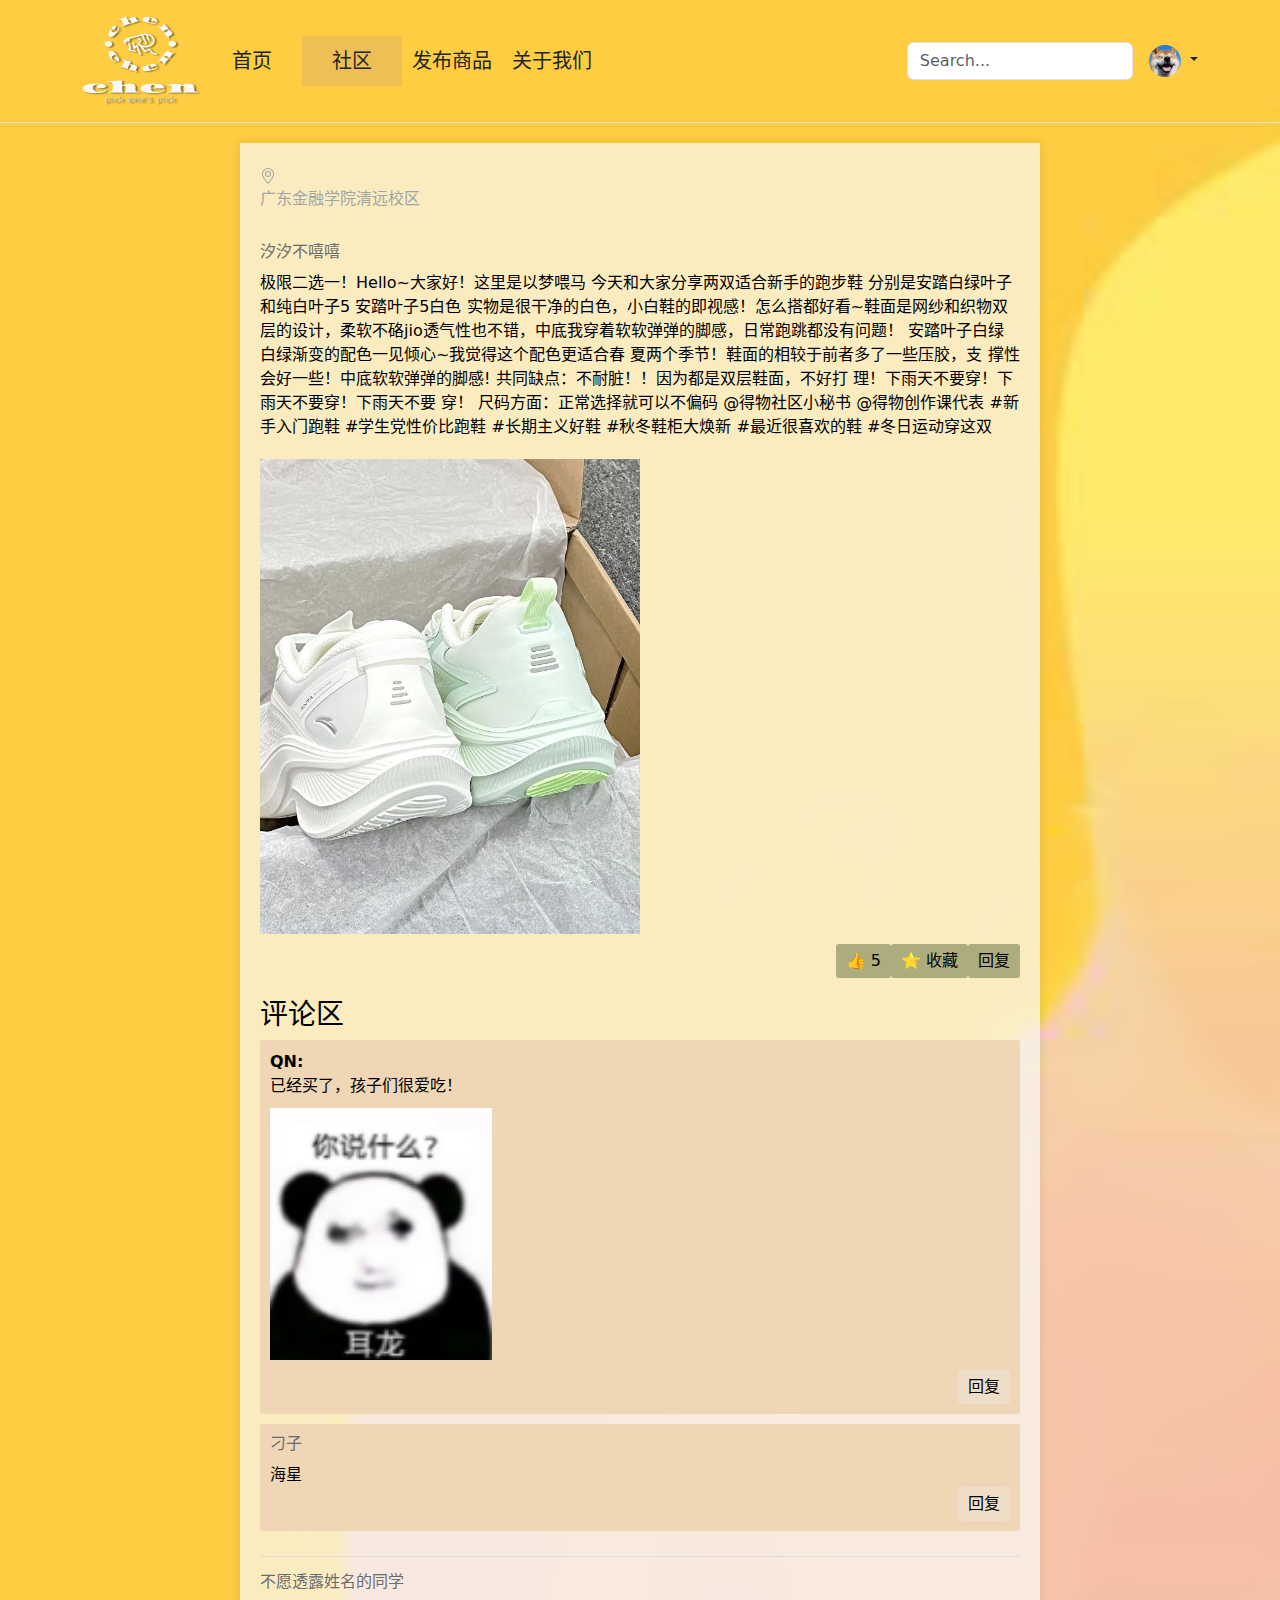
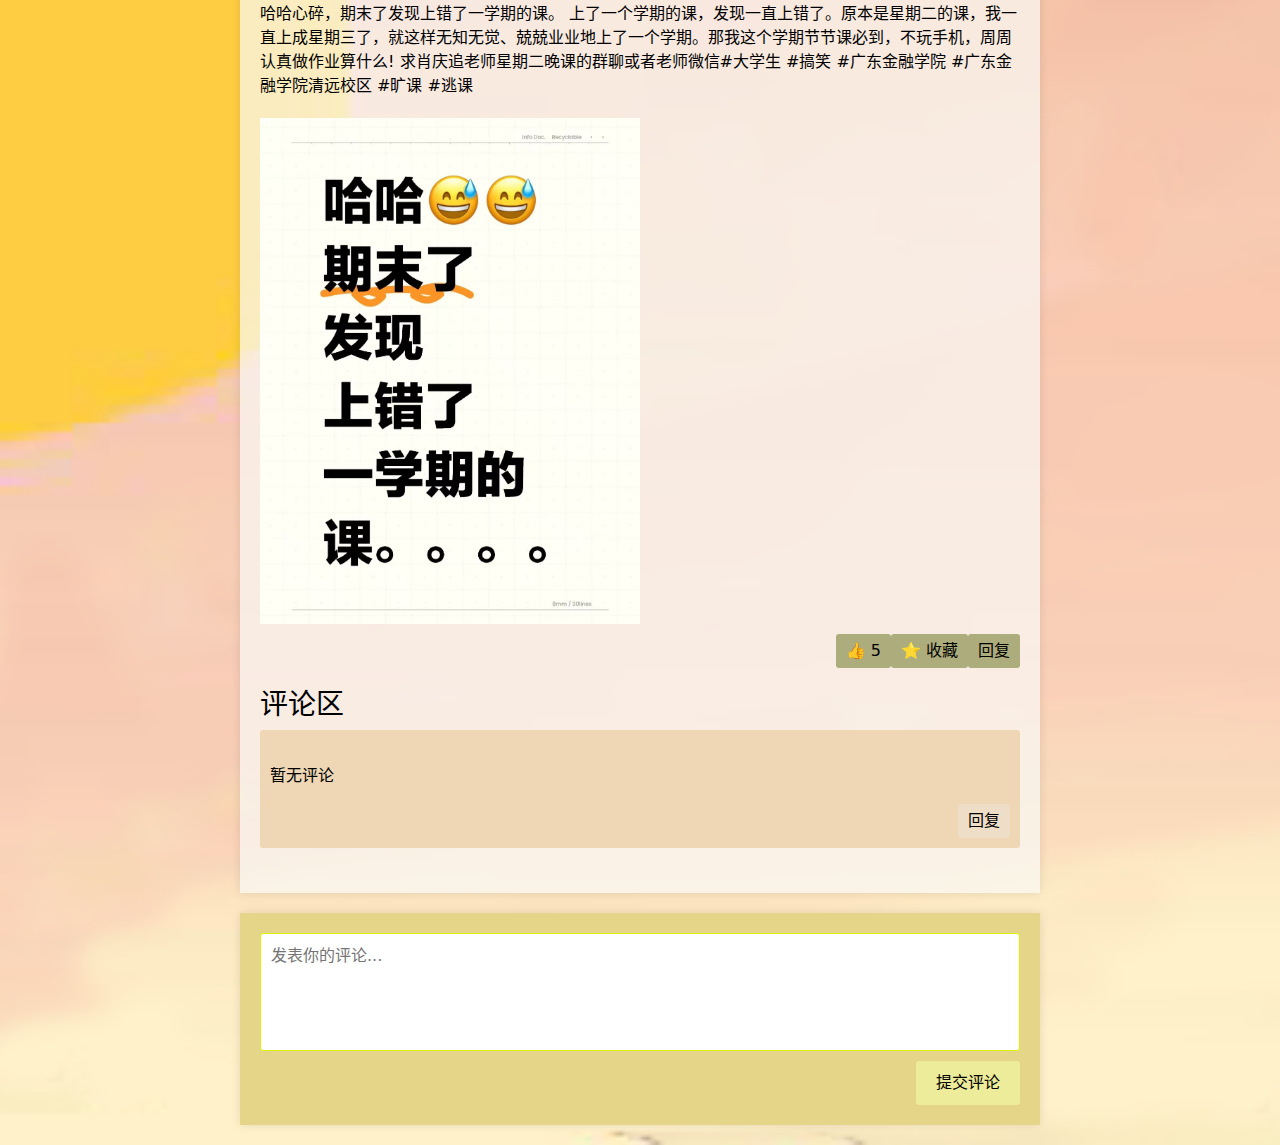
==== commit a8b62d9d: "community" ====
--- a/web/community.html
+++ b/web/community.html
@@ -95,7 +95,7 @@
     </div>
     <div class="post">
         <h2 class="post-title">不愿透露姓名的同学</h2>
-        <p class="post-content">哈哈心碎，期末了发现上错了一学期的课°
+        <p class="post-content">哈哈心碎，期末了发现上错了一学期的课。
             上了一个学期的课，发现一直上错了。原本是星期二的课，我一直上成星期三了，就这样无知无觉、兢兢业业地上了一个学期。那我这个学期节节课必到，不玩手机，周周认真做作业算什么!
             求肖庆追老师星期二晚课的群聊或者老师微信#大学生 #搞笑 #广东金融学院 #广东金融学院清远校区 #旷课 #逃课</p>
         <img src="img/community2.jpg" alt="商品B" class="post-image">
